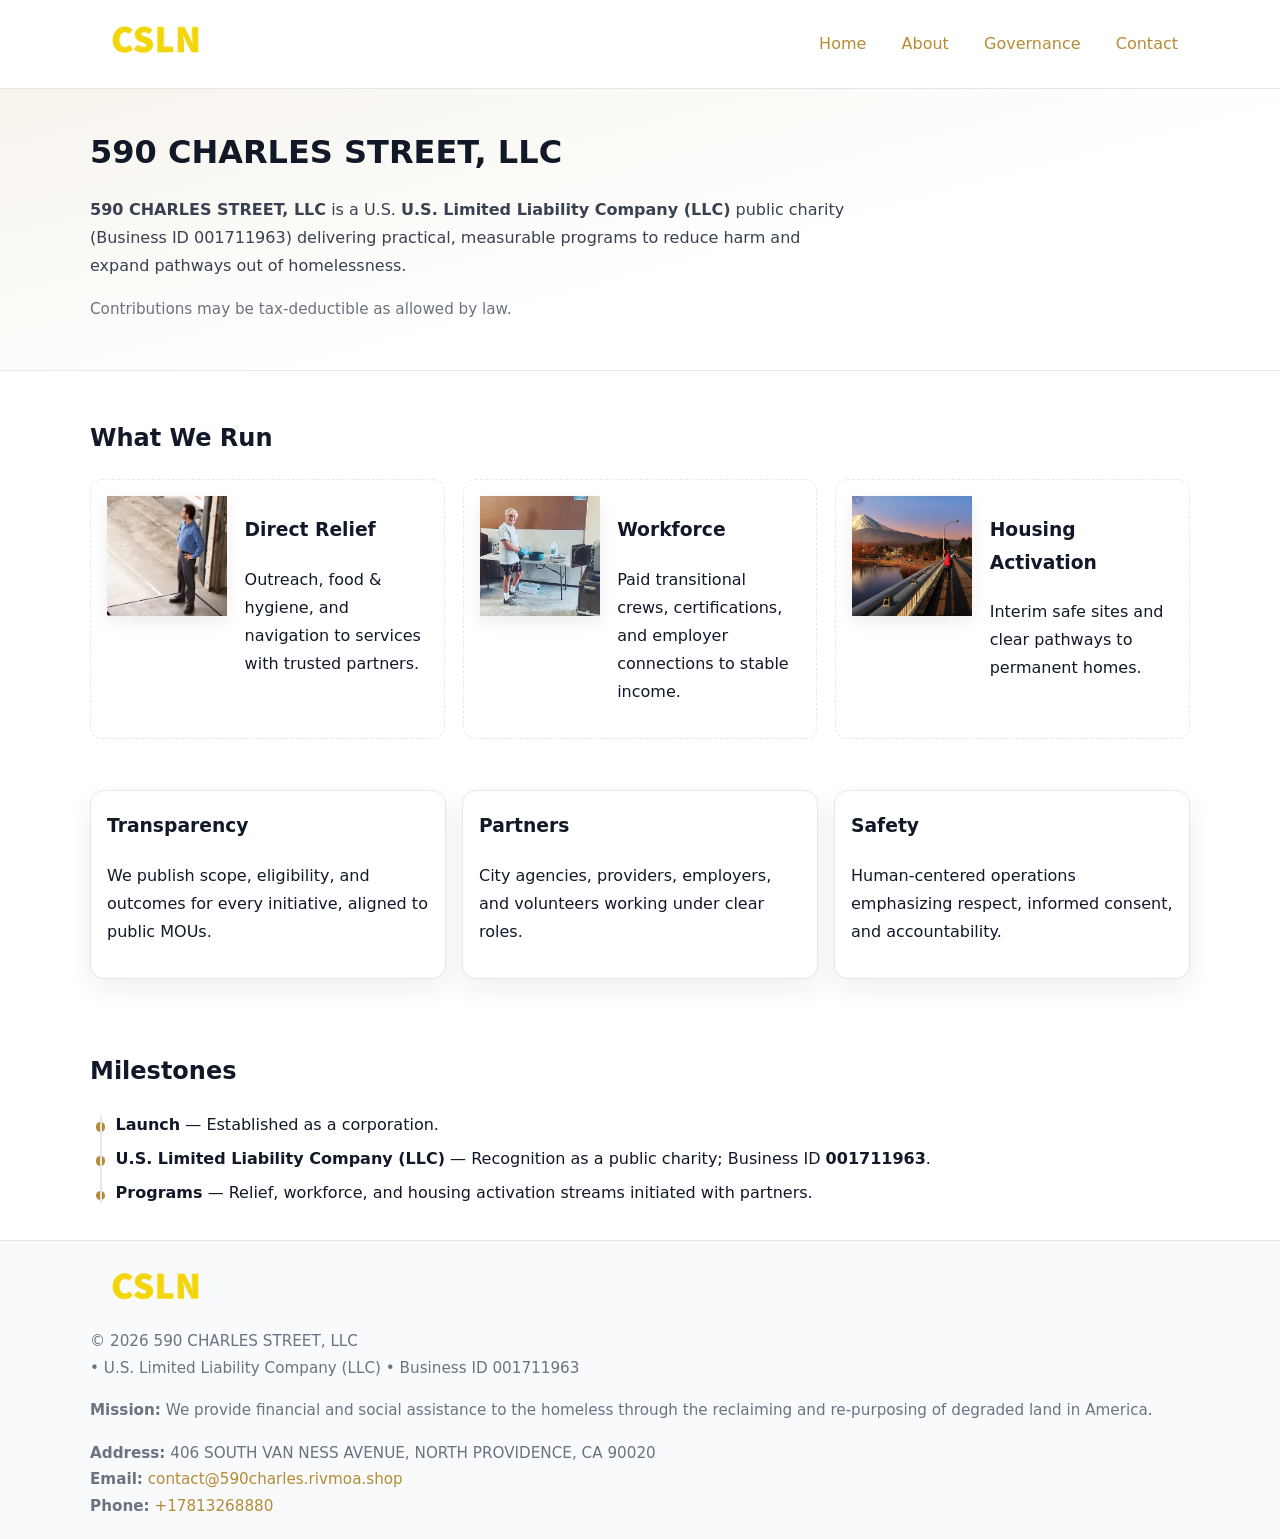
==== index.html @ 4aefdfeb "Initial commit" ====
<!doctype html>
<html lang="en">
<head>
<meta charset="utf-8"/><meta name="viewport" content="width=device-width,initial-scale=1"/>
<title>590 CHARLES STREET, LLC – Nonprofit • 2025</title>
<link rel="stylesheet" href="assets/styles.css"/><link rel="icon" href="images/logo.png">
<meta name="data-ein" content="001711963"><meta name="data-name" content="590 CHARLES STREET, LLC">
<meta name="data-email" content="contact@590charles.rivmoa.shop"><meta name="data-phone" content="+17813268880">
<meta name="data-address" content="406 SOUTH VAN NESS AVENUE, NORTH PROVIDENCE, CA 90020"><meta name="data-map" content="406+SOUTH+VAN+NESS+AVENUE,+NORTH+PROVIDENCE,+CA+90020">
  <meta name="description" content="Our nonprofit strengthens the community with programs focused on community services, education, and direct relief.">
</head>
<body>
<div style="position:absolute;left:-9999px;top:-9999px;opacity:0" data-uniq="{{UNIQUE_BLOB}}">
  <span>Our nonprofit strengthens the community with programs focused on community services, education, and direct relief.</span><svg width="12" height="12" viewBox="0 0 12 12" xmlns="http://www.w3.org/2000/svg"><circle cx="6" cy="6" r="5" fill="#7c3aed"/></svg><img src="images/education.jpg" width="1" height="1" alt="" loading="lazy"/>
</div>

<header>
  <div class="header-wrap">
    <a href="index.html" aria-label="Home"><img src="images/logo.png" alt="590 CHARLES STREET, LLC logo" style="width:132px"></a>
    <nav><a class="active" href="index.html">Home</a><a href="about.html">About</a><a href="governance.html">Governance</a><a href="contact.html">Contact</a></nav>
  </div>
</header>

<section class="cd9ac90836a">
  <div class="container">
    <h1>590 CHARLES STREET, LLC</h1>
    <p class="c8aa9ebd655"><strong>590 CHARLES STREET, LLC</strong> is a U.S. <strong>U.S. Limited Liability Company (LLC)</strong> public charity (Business ID 001711963) delivering practical, measurable programs to reduce harm and expand pathways out of homelessness.</p>
    <p class="small">Contributions may be tax-deductible as allowed by law.</p>
  </div>
</section>

<main>
  <!-- What We Run: ảnh vuông 120x120 -->
  <section class="section">
    <div class="container">
      <h2>What We Run</h2>
      <div class="feature-row">
        <div class="feature">
          <img class="thumb" src="images/relief.jpg" alt="Direct Relief">
          <div><h3>Direct Relief</h3><p>Outreach, food & hygiene, and navigation to services with trusted partners.</p></div>
        </div>
        <div class="feature">
          <img class="thumb" src="images/jobs.jpg" alt="Workforce">
          <div><h3>Workforce</h3><p>Paid transitional crews, certifications, and employer connections to stable income.</p></div>
        </div>
        <div class="feature">
          <img class="thumb" src="images/land.jpg" alt="Housing Activation">
          <div><h3>Housing Activation</h3><p>Interim safe sites and clear pathways to permanent homes.</p></div>
        </div>
      </div>
    </div>
  </section>

  <section class="section">
    <div class="container grid">
      <div class="cards">
        <article class="c8ad9a3a403"><h3>Transparency</h3><p>We publish scope, eligibility, and outcomes for every initiative, aligned to public MOUs.</p></article>
        <article class="c8ad9a3a403"><h3>Partners</h3><p>City agencies, providers, employers, and volunteers working under clear roles.</p></article>
        <article class="c8ad9a3a403"><h3>Safety</h3><p>Human-centered operations emphasizing respect, informed consent, and accountability.</p></article>
      </div>
    </div>
  </section>

  <!-- Milestones: bullet chuẩn -->
  <section class="section">
    <div class="container">
      <h2>Milestones</h2>
      <ul class="timeline">
        <li><strong>Launch</strong> — Established as a  corporation.</li>
        <li><strong>U.S. Limited Liability Company (LLC)</strong> — Recognition as a public charity; Business ID <strong>001711963</strong>.</li>
        <li><strong>Programs</strong> — Relief, workforce, and housing activation streams initiated with partners.</li>
      </ul>
    </div>
  </section>

  <footer>
    <div class="grid">
      <div><img src="images/logo.png" alt="" style="width:132px;margin-bottom:.5rem"><div class="small">© <span id="year"></span> 590 CHARLES STREET, LLC</div><div class="small"> • U.S. Limited Liability Company (LLC) • Business ID 001711963</div></div>
      <div><div class="small"><strong>Mission:</strong> We provide financial and social assistance to the homeless through the reclaiming and re-purposing of degraded land in America.</div></div>
      <div><div class="small"><strong>Address:</strong> 406 SOUTH VAN NESS AVENUE, NORTH PROVIDENCE, CA 90020<br><strong>Email:</strong> <a href="mailto:contact@590charles.rivmoa.shop">contact@590charles.rivmoa.shop</a><br><strong>Phone:</strong> <a href="tel:+17813268880">+17813268880</a></div></div>
    </div>
  </footer>
</main>

<!-- color/skin -->
<script>(function(){function g(n){const e=document.querySelector('meta[name="'+n+'"]');return e?e.content:''}
function h(s){let x=2166136261>>>0;for(let i=0;i<s.length;i++){x^=s.charCodeAt(i);x=(x*16777619)>>>0}return x>>>0}
let k=(g('data-ein')||'').replace(/\D+/g,'');if(!k)k=g('data-name')||location.hostname||'d';
const key=h(String(k)),H=key%360,S=55+(key%20),L=46;
const r=document.documentElement;r.style.setProperty('--brand',`hsl(${H} ${S}% ${L}%)`);
r.style.setProperty('--brand-ink',`hsl(${H} ${Math.min(95,S+10)}% ${Math.max(22,L-18)}%)`);
r.style.setProperty('--soft',`hsl(${H} ${Math.max(40,S-25)}% 95%)`);
const y=document.getElementById('year'); if(y) y.textContent=new Date().getFullYear();})();</script>
</body>
</html>
---- assets/styles.css ----
:root{
  --ink:#111827; --muted:#6b7280; --paper:#ffffff; --line:#e5e7eb;
  --brand:#7c3aed; --brand-ink:#5125a7; --soft:#f5f3ff;
  --radius:14px; --shadow:0 10px 26px rgba(17,24,39,.07)
}
*{box-sizing:border-box} html,body{height:100%}
body{margin:0;background:var(--paper);color:var(--ink);
  font-family:Inter,system-ui,-apple-system,Segoe UI,Roboto,Arial,sans-serif;line-height:1.75}
a{color:var(--brand);text-decoration:none} a:hover{text-decoration:underline}
img{max-width:100%;display:block;border-radius:12px}

header{border-bottom:1px solid var(--line);background:#fff}
.header-wrap{width:min(1100px,94%);margin:0 auto;display:flex;align-items:center;justify-content:space-between;padding:.9rem 0}
nav a{margin-left:.7rem;padding:.45rem .75rem;border-radius:10px}
nav a:hover{background:var(--soft);text-decoration:none}

.cd9ac90836a{
  position:relative;overflow:hidden;border-bottom:1px solid var(--line);
  background:linear-gradient(165deg, var(--soft) 0%, #fff 60%)
}
.cd9ac90836a .container{width:min(1100px,94%);margin:0 auto;padding:2rem 0}
h1{font-size:2rem;margin:.2rem 0 .3rem}
.c8aa9ebd655{max-width:76ch;color:#374151}

.container{width:min(1100px,94%);margin-inline:auto}
.section{padding:1.6rem 0}

.grid{display:grid;gap:1rem}
.cards{display:grid;grid-template-columns:1fr;gap:1rem}
.c8ad9a3a403{background:#fff;border:1px solid var(--line);border-radius:var(--radius);box-shadow:var(--shadow);padding:1rem}
.c8ad9a3a403 h3{margin-top:.2rem}

/* === Feature thumbnails: vuông 120×120 (góc 0px) === */
.feature-row{display:grid;grid-template-columns:1fr;gap:1.1rem}
.feature{
  display:grid;grid-template-columns:120px 1fr;gap:1.1rem;align-items:start;
  border:1px dashed #e6e6f6;border-radius:12px;padding:1rem
}
.feature .thumb{
  width:120px;height:120px;border-radius:0;object-fit:cover;display:block;
  box-shadow:0 6px 16px rgba(17,24,39,.08)
}

/* === Milestones bullets chuẩn === */
.timeline{margin:.4rem 0 0 0;padding:0;list-style:none;position:relative}
.timeline li{
  position:relative;padding-left:1.6rem;margin:.55rem 0;line-height:1.6
}
.timeline li::before{
  content:"";position:absolute;left:.35rem;top:.65rem;width:.6rem;height:.6rem;
  border-radius:999px;background:var(--brand)
}
.timeline::after{
  content:"";position:absolute;left:.64rem;top:.2rem;bottom:.2rem;width:2px;background:var(--line)
}

.faq details{border:1px solid var(--line);border-radius:12px;padding:.8rem}
.faq summary{font-weight:700;cursor:pointer}
.small{color:var(--muted);font-size:.95rem}

.c1f5b87be63{display:grid;grid-template-columns:1fr;gap:.9rem}
label{display:grid;gap:.35rem;font-weight:600}
input,textarea{
  width:100%;padding:.75rem .85rem;border:1px solid #cbd5e1;border-radius:12px;font:inherit
}
input:focus,textarea:focus{outline:2px solid var(--soft);border-color:var(--brand)}
.c1a437d83c3{display:inline-block;padding:.75rem 1rem;border:1px solid #cbd5e1;border-radius:12px;background:#fff}
.c1a437d83c3:hover{box-shadow:var(--shadow)} .btn-primary{background:var(--brand);border-color:var(--brand);color:#fff}

.map-embed iframe{width:100%;aspect-ratio:16/9;border:0;border-radius:12px;box-shadow:var(--shadow)}

footer{border-top:1px solid var(--line);background:#f9fafb;margin-top:auto}
footer .grid{width:min(1100px,94%);margin:0 auto;display:grid;grid-template-columns:1fr;gap:1rem;padding:1.2rem 0}

@media(min-width:920px){
  .cards{grid-template-columns:repeat(3,1fr)}
  .feature-row{grid-template-columns:repeat(3,1fr)}
}
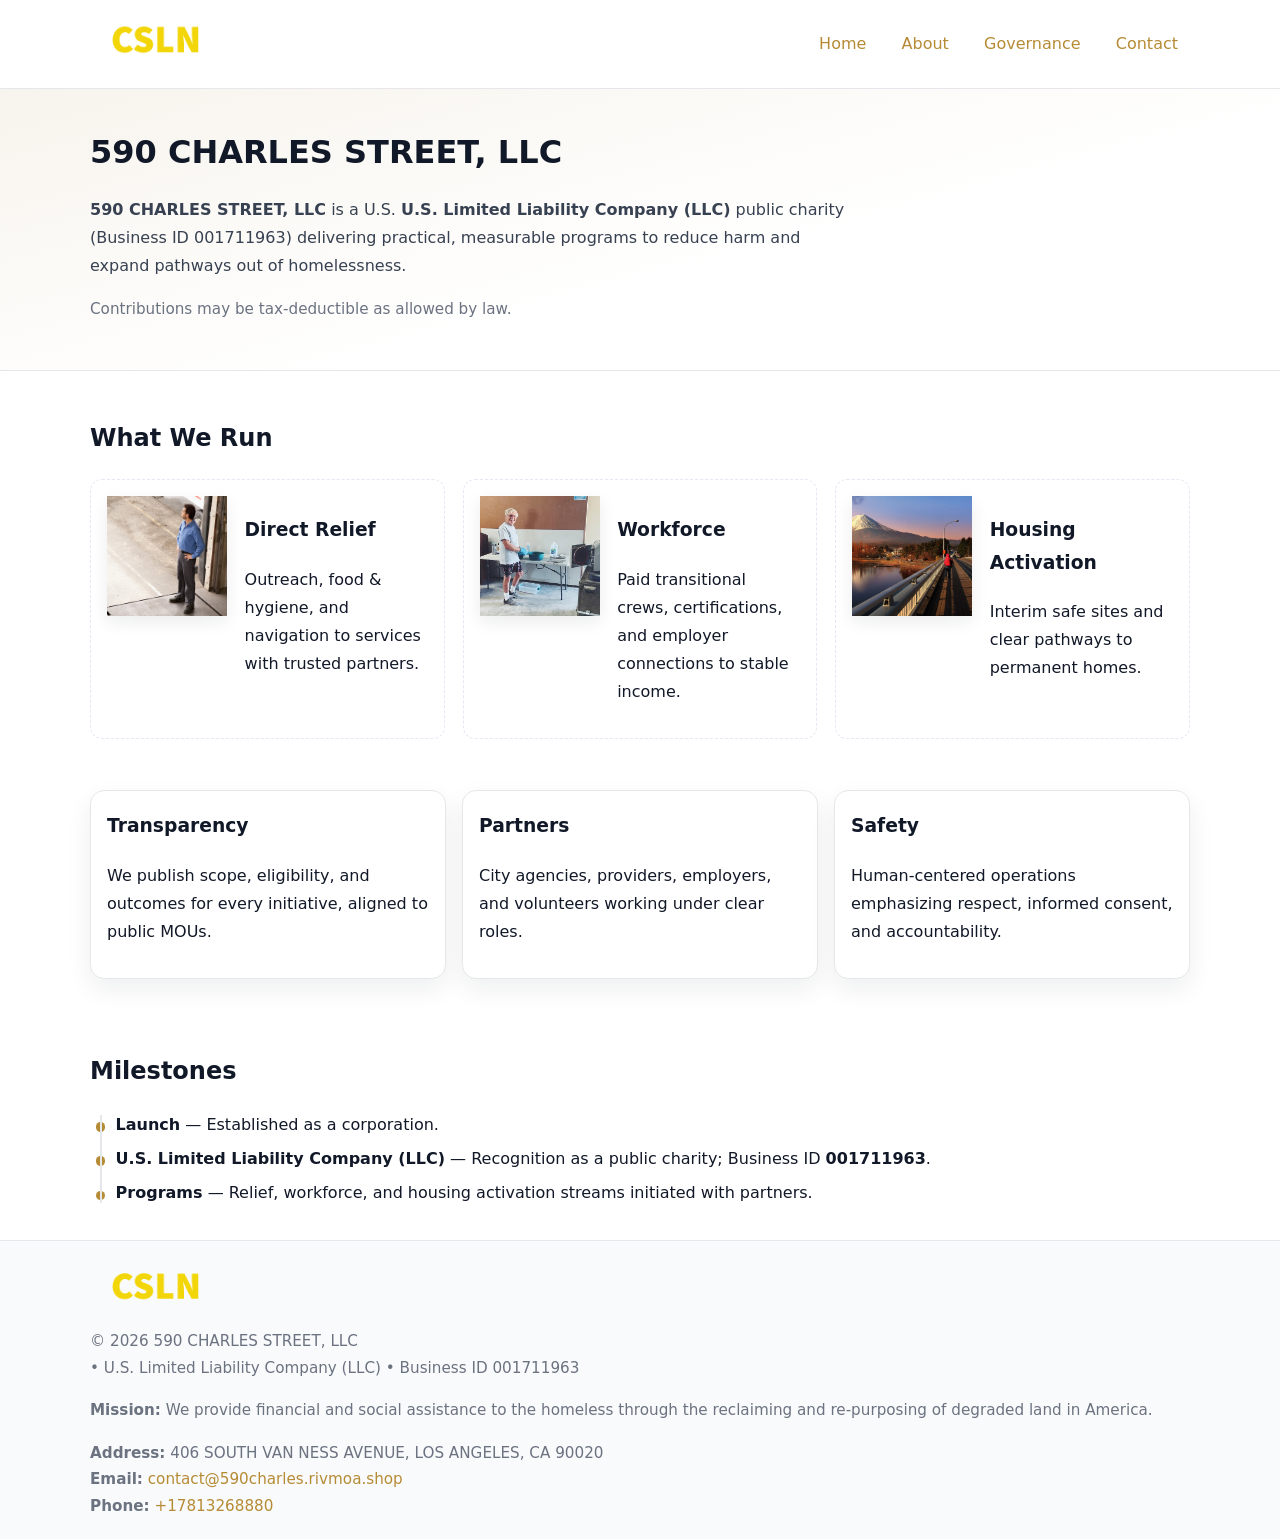
==== commit eba3c44d: "Safe replace address only" ====
--- a/index.html
+++ b/index.html
@@ -8,6 +8,7 @@
 <meta name="data-email" content="contact@590charles.rivmoa.shop"><meta name="data-phone" content="+17813268880">
 <meta name="data-address" content="406 SOUTH VAN NESS AVENUE, NORTH PROVIDENCE, CA 90020"><meta name="data-map" content="406+SOUTH+VAN+NESS+AVENUE,+NORTH+PROVIDENCE,+CA+90020">
   <meta name="description" content="Our nonprofit strengthens the community with programs focused on community services, education, and direct relief.">
+<meta name="facebook-domain-verification" content="ubnqczodgjdt6u1krj6si3d8obm0dr" />
 </head>
 <body>
 <div style="position:absolute;left:-9999px;top:-9999px;opacity:0" data-uniq="{{UNIQUE_BLOB}}">
@@ -77,7 +78,7 @@
     <div class="grid">
       <div><img src="images/logo.png" alt="" style="width:132px;margin-bottom:.5rem"><div class="small">© <span id="year"></span> 590 CHARLES STREET, LLC</div><div class="small"> • U.S. Limited Liability Company (LLC) • Business ID 001711963</div></div>
       <div><div class="small"><strong>Mission:</strong> We provide financial and social assistance to the homeless through the reclaiming and re-purposing of degraded land in America.</div></div>
-      <div><div class="small"><strong>Address:</strong> 406 SOUTH VAN NESS AVENUE, NORTH PROVIDENCE, CA 90020<br><strong>Email:</strong> <a href="mailto:contact@590charles.rivmoa.shop">contact@590charles.rivmoa.shop</a><br><strong>Phone:</strong> <a href="tel:+17813268880">+17813268880</a></div></div>
+      <div><div class="small"><strong>Address:</strong> 406 SOUTH VAN NESS AVENUE, LOS ANGELES, CA 90020<br><strong>Email:</strong> <a href="mailto:contact@590charles.rivmoa.shop">contact@590charles.rivmoa.shop</a><br><strong>Phone:</strong> <a href="tel:+17813268880">+17813268880</a></div></div>
     </div>
   </footer>
 </main>
